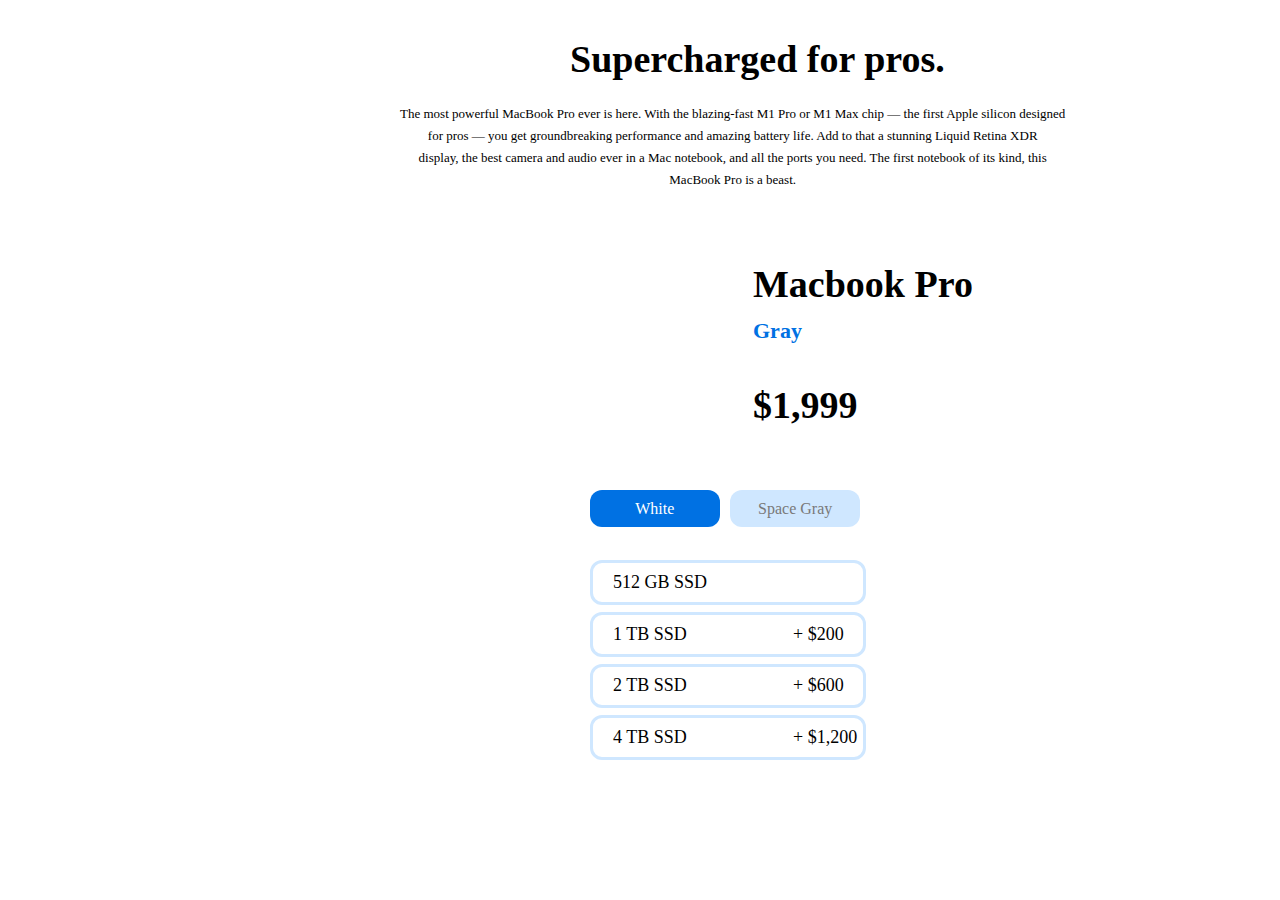
==== own/index.html @ 629b9ce1 "macbook" ====
<html lang="en">
<head>
    <meta charset="UTF-8">
    <meta name="viewport" content="width=device-width, initial-scale=1.0">
    <title>Document</title>
    <link rel="stylesheet" href="style.css">
   
</head>
<body>

    <div class="cont">

        <span class="title">Supercharged for pros.</span>
        
        <span class="txt">The most powerful MacBook Pro ever is here. With the blazing-fast M1 Pro or M1 Max chip — the first Apple silicon designed <br> for pros — you get groundbreaking performance and amazing battery life. Add to that a stunning Liquid Retina XDR <br> display, the best camera and audio ever in a Mac notebook, and all the ports you need. The first notebook of its kind, this <br> MacBook Pro is a beast.</span>

        <div class="box">
            <div class="laptop"></div>
            <div class="title_lap">

                <span class="name">Macbook Pro</span>
                <span class="color_txt">Gray</span>
                <span class="prise">$1,999</span>

            </div>
        </div>

        <div class="color_btns">

            <div class="gray_btn" id="white">White</div>
            <div class="white_btn" id="gray">Space Gray</div>

        </div>

        <div class="box_memory">

            <div class="memory_btn"><span class="memory_txt">512 GB SSD</span></div>
            <div class="memory_btn"><span class="memory_txt">1 TB SSD</span> <span class="cost_txt">+ $200</span></div>
            <div class="memory_btn"><span class="memory_txt">2 TB SSD</span> <span class="cost_txt">+ $600</span></div>
            <div class="memory_btn"><span class="memory_txt">4 TB SSD</span> <span class="cost_txt">+ $1,200</span></div>
           
        </div>

    </div>
    

    <script src="script.js"></script>
</body>
</html>
---- own/style.css ----
* {
    padding: 0;
    margin: 0;
}

.cont {
    margin: 0 auto;
   
   
}


.title {

    font-family: Gilroy;
    font-size: 38px;
    font-weight: 700;
    line-height: 59px;
    letter-spacing: 0em;
    text-align: center;
    position: absolute;
    left: 570px;
    top: 30px;

}

.txt {

    font-family: Gilroy;
    font-size: 13px;
    font-weight: 500;
    line-height: 22px;
    letter-spacing: 0em;
    text-align: center;
    position: absolute;
    left: 400px;
    top: 103px;

}

.box {

    width: 630px;
    height: 220px;
    position: relative;
    top: 230px;
    left: 450px;

}

.laptop {

    background-image: url('https://s3-alpha-sig.figma.com/img/9581/edda/696f087203dbc41896f9d180cf9d0435?Expires=1710720000&Key-Pair-Id=APKAQ4GOSFWCVNEHN3O4&Signature=bh1b~[base64]~ZaLWAiLFkUOOUwP6pYqz9Nt79Cv-aDj-w__');
    background-size: cover;
    background-position: center;
    position: absolute;
    left: 0;
    width: 262px;
    height: 100%;
    transition: 1s;

}

.title_lap {

    width: 292px;
    height: 196px;
    position: absolute;
    right: 35px;
    top: 25px;
   
    display: flex;
    flex-direction: column;

}

.name {

    font-family: Gilroy;
    font-size: 38px;
    font-weight: 700;
    line-height: 59px;
    letter-spacing: 0em;
    text-align: left;

}

.color_txt {

    font-family: Gilroy;
    font-size: 22px;
    font-weight: 700;
    line-height: 30px;
    letter-spacing: 0em;
    text-align: left;
    color:  #0071E3;
    margin-top: 2px;
    transition: 0.8s;

}

.prise {

    font-family: Gilroy;
    font-size: 38px;
    font-weight: 700;
    line-height: 59px;
    letter-spacing: 0em;
    text-align: left;
    margin-top: 30px;
    

}

.color_btns {

    width: 270px;
    height: 37px;
    position: absolute;
    top: 490px;
    left: 590px;
    border-radius: 10px;
    background-color: transparent;
    display: flex;
    gap: 4%;

}

.gray_btn {

    width: 48%;
    height: 100%;
    background-color:  #0071E3;
    border-radius: 12px;
    font-size: 16px;
    display: flex;
    align-items: center;
    justify-content: center;
    color: white;
    cursor: pointer;
    transition: 0.3s;
}

.white_btn {

    width: 48%;
    height: 100%;
    background-color: #CFE7FF;
    border-radius: 12px;
    font-size: 16px;
    display: flex;
    align-items: center;
    justify-content: center;
    color: #797979;
    cursor: default;
    transition: 0.3s;
    
    
}

.box_memory {

    width: 270px;
    height: 200px;
    position: absolute;
    left: 590px;
    top: 560px;
    display: flex;
    flex-direction: column;
    gap: 7px;
}

.memory_btn {

    width: 100%;
    height: 42px;
    border: 3px solid #CFE7FF;
    border-radius: 12px;
    position: relative;
    display: flex;
    align-items: center;
    cursor: pointer;
    transition: 0.3s;
    
}

.memory_txt {

    font-size: 18px;
    color: black;
    font-weight: 500;
    position: absolute;
    left: 20px;
}

.cost_txt {

    font-size: 18px;
    color: black;
    font-weight: 500;
    position: absolute;
    left: 200px;

}
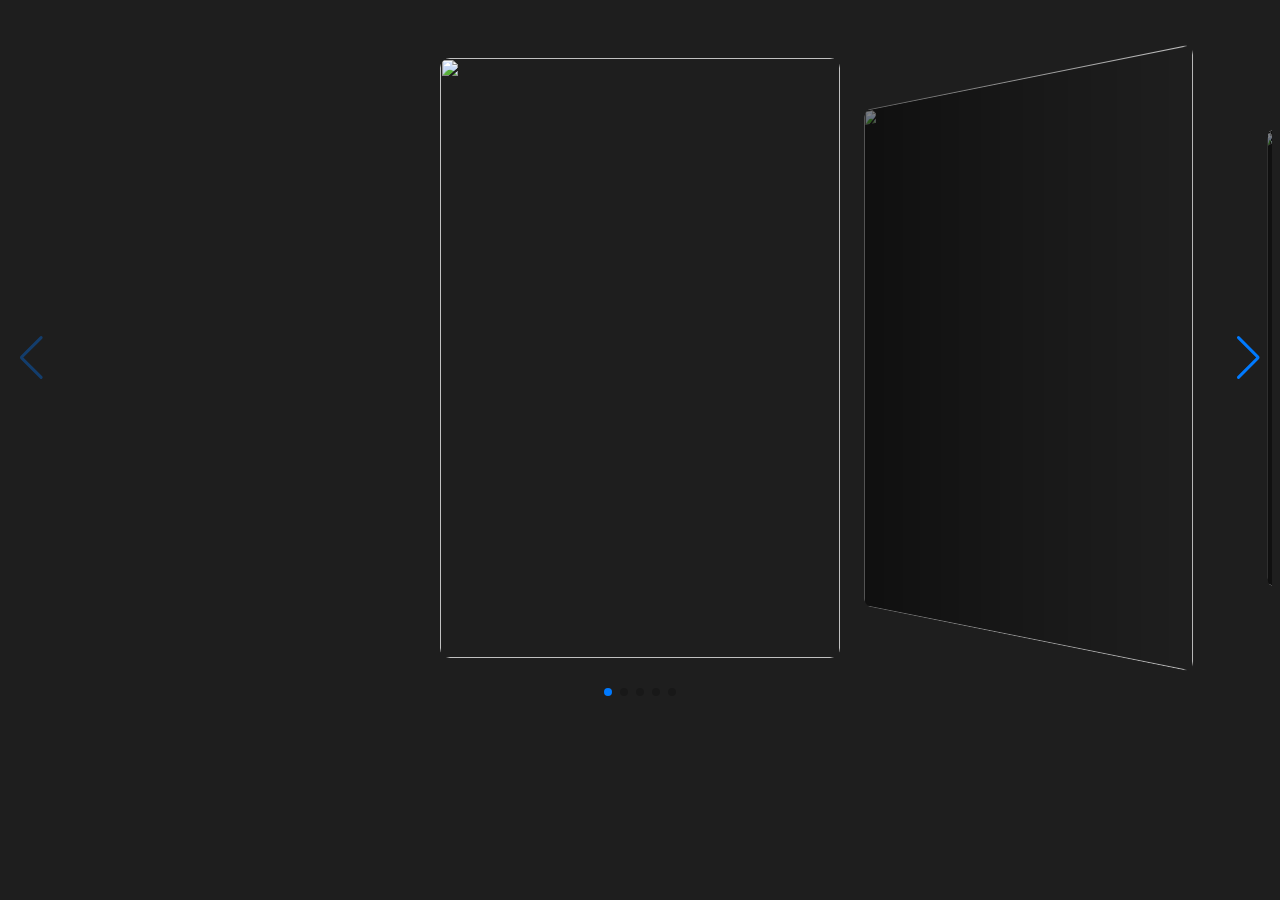
==== commit 56b0f90a: "half" ====
--- a/own/index.html
+++ b/own/index.html
@@ -1,49 +1,50 @@
+<!DOCTYPE html>
 <html lang="en">
+
 <head>
-    <meta charset="UTF-8">
-    <meta name="viewport" content="width=device-width, initial-scale=1.0">
-    <title>Document</title>
-    <link rel="stylesheet" href="style.css">
-   
+  <meta charset="utf-8" />
+  <title>Swiper demo</title>
+  <meta name="viewport" content="width=device-width, initial-scale=1, minimum-scale=1, maximum-scale=1" />
+  
+  <link rel="stylesheet" href="https://cdn.jsdelivr.net/npm/swiper@11/swiper-bundle.min.css" />
+
+  <link rel="stylesheet" href="style.css">
+  
 </head>
+
 <body>
 
-    <div class="cont">
+  <div class="swiper mySwiper">
+    <div class="swiper-wrapper">
 
-        <span class="title">Supercharged for pros.</span>
-        
-        <span class="txt">The most powerful MacBook Pro ever is here. With the blazing-fast M1 Pro or M1 Max chip — the first Apple silicon designed <br> for pros — you get groundbreaking performance and amazing battery life. Add to that a stunning Liquid Retina XDR <br> display, the best camera and audio ever in a Mac notebook, and all the ports you need. The first notebook of its kind, this <br> MacBook Pro is a beast.</span>
-
-        <div class="box">
-            <div class="laptop"></div>
-            <div class="title_lap">
-
-                <span class="name">Macbook Pro</span>
-                <span class="color_txt">Gray</span>
-                <span class="prise">$1,999</span>
-
-            </div>
-        </div>
-
-        <div class="color_btns">
-
-            <div class="gray_btn" id="white">White</div>
-            <div class="white_btn" id="gray">Space Gray</div>
-
-        </div>
-
-        <div class="box_memory">
-
-            <div class="memory_btn"><span class="memory_txt">512 GB SSD</span></div>
-            <div class="memory_btn"><span class="memory_txt">1 TB SSD</span> <span class="cost_txt">+ $200</span></div>
-            <div class="memory_btn"><span class="memory_txt">2 TB SSD</span> <span class="cost_txt">+ $600</span></div>
-            <div class="memory_btn"><span class="memory_txt">4 TB SSD</span> <span class="cost_txt">+ $1,200</span></div>
-           
-        </div>
+      <div class="swiper-slide">
+        <img src="https://i.pinimg.com/originals/09/1d/dd/091ddd50db72e35c2f4c4f80a4eb048c.jpg" />
+      </div>
+      <div class="swiper-slide">
+        <img src="https://celes.club/uploads/posts/2022-10/1666973905_8-celes-club-p-itachi-na-stolbe-art-vkontakte-9.jpg" />
+      </div>
+      <div class="swiper-slide">
+        <img src="https://avatars.dzeninfra.ru/get-zen_doc/1704699/pub_5dbfd70bba281e00b10216c3_5dbfe1b3bd639600b36640e8/scale_1200" />
+      </div>
+      <div class="swiper-slide">
+        <img src="https://w0.peakpx.com/wallpaper/268/966/HD-wallpaper-anime-naruto-phone-obito-uchiha-madara-uchiha-sage-of-six-paths.jpg" />
+      </div>
+      <div class="swiper-slide">
+        <img src="https://sun9-6.userapi.com/impg/uBLSqItE9v09JaYAIlr6HdVLC4gD-rtqzpBKkg/RivFuqWmYmU.jpg?size=675x1200&quality=96&sign=1a9334deb966a3a1f7067d661bf3cc60&c_uniq_tag=J2j8XK0MZFJB-BLZ9Fg_9ATwy8anx-WXFa0hsdTvrB8&type=album" />
+      </div>
 
     </div>
-    
+    <div class="swiper-button-next"></div>
+    <div class="swiper-button-prev"></div>
+    <div class="swiper-pagination"></div>
+  </div>
 
-    <script src="script.js"></script>
+  
+  <script src="https://cdn.jsdelivr.net/npm/swiper@11/swiper-bundle.min.js"></script>
+
+  <script src="script.js"></script>
+
+  
 </body>
-</html>+
+</html>
--- a/own/style.css
+++ b/own/style.css
@@ -1,204 +1,25 @@
-* {
-    padding: 0;
-    margin: 0;
+.swiper {
+    width: 100%;
+    padding-top: 50px;
+    padding-bottom: 50px;
 }
 
-.cont {
-    margin: 0 auto;
-   
-   
+.swiper-slide {
+    background-position: center;
+    background-size: cover;
+    width: 400px;
+    height: 600px;
+    border-radius: 10px;
+    overflow: hidden;
 }
 
 
-.title {
-
-    font-family: Gilroy;
-    font-size: 38px;
-    font-weight: 700;
-    line-height: 59px;
-    letter-spacing: 0em;
-    text-align: center;
-    position: absolute;
-    left: 570px;
-    top: 30px;
-
+.swiper-slide img {
+    display: block;
+    width: 100%;
+    height: 100%;
 }
 
-.txt {
-
-    font-family: Gilroy;
-    font-size: 13px;
-    font-weight: 500;
-    line-height: 22px;
-    letter-spacing: 0em;
-    text-align: center;
-    position: absolute;
-    left: 400px;
-    top: 103px;
-
-}
-
-.box {
-
-    width: 630px;
-    height: 220px;
-    position: relative;
-    top: 230px;
-    left: 450px;
-
-}
-
-.laptop {
-
-    background-image: url('https://s3-alpha-sig.figma.com/img/9581/edda/696f087203dbc41896f9d180cf9d0435?Expires=1710720000&Key-Pair-Id=APKAQ4GOSFWCVNEHN3O4&Signature=bh1b~[base64]~ZaLWAiLFkUOOUwP6pYqz9Nt79Cv-aDj-w__');
-    background-size: cover;
-    background-position: center;
-    position: absolute;
-    left: 0;
-    width: 262px;
-    height: 100%;
-    transition: 1s;
-
-}
-
-.title_lap {
-
-    width: 292px;
-    height: 196px;
-    position: absolute;
-    right: 35px;
-    top: 25px;
-   
-    display: flex;
-    flex-direction: column;
-
-}
-
-.name {
-
-    font-family: Gilroy;
-    font-size: 38px;
-    font-weight: 700;
-    line-height: 59px;
-    letter-spacing: 0em;
-    text-align: left;
-
-}
-
-.color_txt {
-
-    font-family: Gilroy;
-    font-size: 22px;
-    font-weight: 700;
-    line-height: 30px;
-    letter-spacing: 0em;
-    text-align: left;
-    color:  #0071E3;
-    margin-top: 2px;
-    transition: 0.8s;
-
-}
-
-.prise {
-
-    font-family: Gilroy;
-    font-size: 38px;
-    font-weight: 700;
-    line-height: 59px;
-    letter-spacing: 0em;
-    text-align: left;
-    margin-top: 30px;
-    
-
-}
-
-.color_btns {
-
-    width: 270px;
-    height: 37px;
-    position: absolute;
-    top: 490px;
-    left: 590px;
-    border-radius: 10px;
-    background-color: transparent;
-    display: flex;
-    gap: 4%;
-
-}
-
-.gray_btn {
-
-    width: 48%;
-    height: 100%;
-    background-color:  #0071E3;
-    border-radius: 12px;
-    font-size: 16px;
-    display: flex;
-    align-items: center;
-    justify-content: center;
-    color: white;
-    cursor: pointer;
-    transition: 0.3s;
-}
-
-.white_btn {
-
-    width: 48%;
-    height: 100%;
-    background-color: #CFE7FF;
-    border-radius: 12px;
-    font-size: 16px;
-    display: flex;
-    align-items: center;
-    justify-content: center;
-    color: #797979;
-    cursor: default;
-    transition: 0.3s;
-    
-    
-}
-
-.box_memory {
-
-    width: 270px;
-    height: 200px;
-    position: absolute;
-    left: 590px;
-    top: 560px;
-    display: flex;
-    flex-direction: column;
-    gap: 7px;
-}
-
-.memory_btn {
-
-    width: 100%;
-    height: 42px;
-    border: 3px solid #CFE7FF;
-    border-radius: 12px;
-    position: relative;
-    display: flex;
-    align-items: center;
-    cursor: pointer;
-    transition: 0.3s;
-    
-}
-
-.memory_txt {
-
-    font-size: 18px;
-    color: black;
-    font-weight: 500;
-    position: absolute;
-    left: 20px;
-}
-
-.cost_txt {
-
-    font-size: 18px;
-    color: black;
-    font-weight: 500;
-    position: absolute;
-    left: 200px;
-
+body {
+    background-color: rgb(30, 30, 30);
 }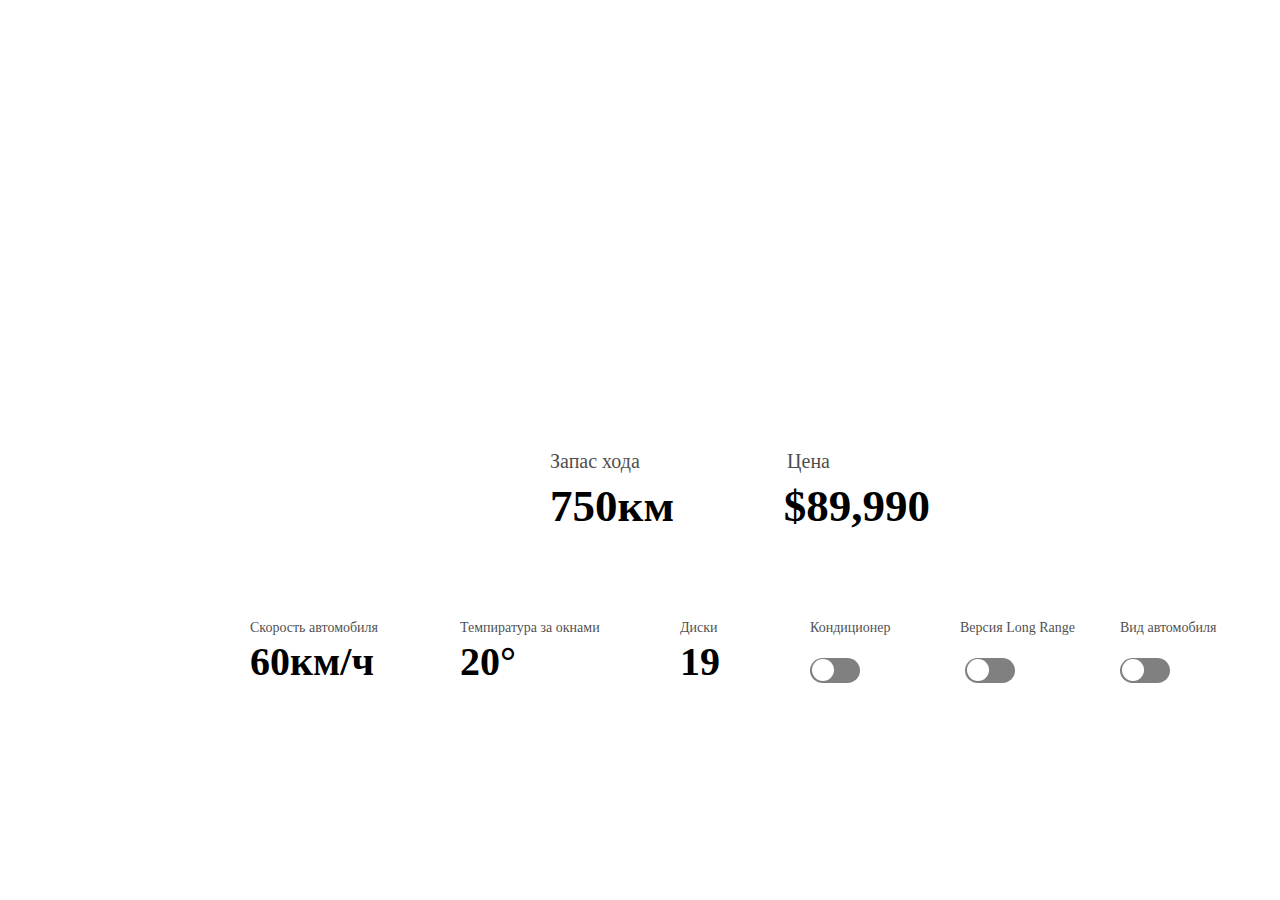
==== commit 512df209: "80%" ====
--- a/own/index.html
+++ b/own/index.html
@@ -1,50 +1,114 @@
-<!DOCTYPE html>
 <html lang="en">
-
 <head>
-  <meta charset="utf-8" />
-  <title>Swiper demo</title>
-  <meta name="viewport" content="width=device-width, initial-scale=1, minimum-scale=1, maximum-scale=1" />
-  
-  <link rel="stylesheet" href="https://cdn.jsdelivr.net/npm/swiper@11/swiper-bundle.min.css" />
-
-  <link rel="stylesheet" href="style.css">
-  
+    <meta charset="UTF-8">
+    <meta name="viewport" content="width=device-width, initial-scale=1.0">
+    <title>Document</title>
+    <link rel="stylesheet" href="style.css">
 </head>
-
 <body>
 
-  <div class="swiper mySwiper">
-    <div class="swiper-wrapper">
+    <div class="cont">
 
-      <div class="swiper-slide">
-        <img src="https://i.pinimg.com/originals/09/1d/dd/091ddd50db72e35c2f4c4f80a4eb048c.jpg" />
-      </div>
-      <div class="swiper-slide">
-        <img src="https://celes.club/uploads/posts/2022-10/1666973905_8-celes-club-p-itachi-na-stolbe-art-vkontakte-9.jpg" />
-      </div>
-      <div class="swiper-slide">
-        <img src="https://avatars.dzeninfra.ru/get-zen_doc/1704699/pub_5dbfd70bba281e00b10216c3_5dbfe1b3bd639600b36640e8/scale_1200" />
-      </div>
-      <div class="swiper-slide">
-        <img src="https://w0.peakpx.com/wallpaper/268/966/HD-wallpaper-anime-naruto-phone-obito-uchiha-madara-uchiha-sage-of-six-paths.jpg" />
-      </div>
-      <div class="swiper-slide">
-        <img src="https://sun9-6.userapi.com/impg/uBLSqItE9v09JaYAIlr6HdVLC4gD-rtqzpBKkg/RivFuqWmYmU.jpg?size=675x1200&quality=96&sign=1a9334deb966a3a1f7067d661bf3cc60&c_uniq_tag=J2j8XK0MZFJB-BLZ9Fg_9ATwy8anx-WXFa0hsdTvrB8&type=album" />
-      </div>
+        <div class="imeg">
+
+            <div class="wheel"></div>
+
+            <div class="wheel2"></div>
+
+        </div>
+
+        <div class="result_box">
+
+            <span class="title_speed">Запас хода</span> <span class="title_prise">Цена</span>
+
+            <br>
+
+            <span class="speed">750км</span> <span class="prise">$89,990</span>
+
+        </div>
+
+        <div class="control_box">
+
+            <span class="txt_speed">Скорость автомобиля</span>
+
+            <span class="speed_option">60км/ч</span>
+
+            <div class="btns_tb">
+
+                <div class="btn_top"></div>
+                <div class="btn_bottom"></div>
+
+            </div>
+
+            <span class="txt_tempirature">Темпиратура за окнами</span>
+            <span class="tempirature_option">20°</span>
+
+            <div class="btns_tb2">
+
+                <div class="btn_top"></div>
+                <div class="btn_bottom"></div>
+
+            </div>
+
+            
+            <span class="txt_disks">Диски</span>
+            <span class="disks_option">19</span>
+
+            
+            <div class="btns_tb3">
+
+                <div class="btn_top"></div>
+                <div class="btn_bottom"></div>
+
+            </div>
+
+            <span class="txt_condition">Кондиционер</span>
+
+            <span class="txt_longRange">Версия Long Range</span>
+
+            <span class="txt_view">Вид автомобиля</span>
+
+            <div class="switcher_box">
+
+
+                <div class="switcher" id="switch">
+                    <label for="switch">
+                        
+                        <div class="circle"></div>
+
+                    </label>
+                </div>
+
+
+                <div class="switcher" id="switch2">
+                    <label for="switch2">
+
+                        <div class="circle"></div>
+
+                    </label>
+                </div>
+
+
+                <div class="switcher" id="switch3">
+                    <label for="switch3">
+                        
+                        <div class="circle"></div>
+
+                    </label>
+                </div>
+
+
+            </div>
+
+
+
+            
+        </div>
+
 
     </div>
-    <div class="swiper-button-next"></div>
-    <div class="swiper-button-prev"></div>
-    <div class="swiper-pagination"></div>
-  </div>
+    
 
-  
-  <script src="https://cdn.jsdelivr.net/npm/swiper@11/swiper-bundle.min.js"></script>
-
-  <script src="script.js"></script>
-
-  
+    <script src="script.js"></script>
 </body>
-
-</html>
+</html>--- a/own/style.css
+++ b/own/style.css
@@ -1,25 +1,556 @@
-.swiper {
-    width: 100%;
-    padding-top: 50px;
-    padding-bottom: 50px;
-}
-
-.swiper-slide {
+* {
+    margin: 0;
+    padding: 0;
+}
+
+.cont {
+    margin: 0 auto;
+
+    width: 1440px;
+    height: 750px;
+ 
+    position: relative;
+}
+
+.wheel {
+
+    width: 100px;
+    height: 100px;
+    position: absolute;
+    left: 250px;
+    top: 270px;
+    background-size: cover;
+    background-image: url(https://cdn.teslanorth.com/wp-content/uploads/2020/10/Screen-Shot-2020-10-01-at-8.52.54-AM.png);
+    border-radius: 100%;
     background-position: center;
+    background-size: 110px;
+   
+
+}
+
+.wheel2 {
+
+    width: 100px;
+    height: 100px;
+    position: absolute;
+    left: 636px;
+    top: 270px;
     background-size: cover;
+    background-image: url(https://cdn.teslanorth.com/wp-content/uploads/2020/10/Screen-Shot-2020-10-01-at-8.52.54-AM.png);
+    border-radius: 100%;
+    background-position: center;
+    background-size: 110px;
+
+
+}
+
+@keyframes rotate {
+
+    from {}
+
+    to {
+        
+        transform: rotate(-360deg);
+    }
+}
+
+
+.imeg {
+
+    width: 1000px;
+    height: 400px;
+    position: absolute;
+    left: 250px;
+    top: 0;
+    
+    background-image: url('https://s3-alpha-sig.figma.com/img/8958/268d/078608097d77aa39758fde027f2cdca6?Expires=1710720000&Key-Pair-Id=APKAQ4GOSFWCVNEHN3O4&Signature=bHkrsNMHTQ-dMcYwb2z77VEbAFyFr6WYDYXLgoDaWxyW8iGF~wHw1Yckx~fzk77md60Jttc1k~4EnlhmaDVz31hK03S0LZnNK4CW~d1ccxZeM1lYCBscWBAJgbo7VAurhesK86uUz0~kt3zXn9ykJxGEikNbpF3jFJgV2~q8vcymRV4Q4ifJ3Bgy3kSzVTqafGXxI1QLx0OTDdDwR0vvNdGUYgC5dTfSVGn4HndQLCEu1UgqIIS8CtAx-TKFpvO285ox~xKXX6fwFG2CSCsV85a0RLgWX9CiKmDfWBzTA9WbusHqfukifhZDIonIqEJODObd1e1eoeJ0qEjhnfeb~g__');
+    background-size: cover;
+}
+
+
+
+
+
+.result_box {
+
     width: 400px;
-    height: 600px;
-    border-radius: 10px;
-    overflow: hidden;
-}
-
-
-.swiper-slide img {
-    display: block;
-    width: 100%;
-    height: 100%;
-}
-
-body {
-    background-color: rgb(30, 30, 30);
+    height: 100px;
+    position: relative;
+    left: 550px;
+    top: 450px;
+}
+
+
+.result_box2 {
+
+    width: 400px;
+    height: 100px;
+    position: relative;
+    left: 500px;
+    top: 520px;
+}
+
+.title_speed {
+
+    font-size: 20px;
+    text-align: left;
+    color: black;
+    opacity: 0.7;
+}
+
+
+.title_speed2 {
+
+    font-size: 20px;
+    text-align: left;
+    color: black;
+    opacity: 0.7;
+}
+
+
+
+
+
+.title_prise {
+
+    font-size: 20px;
+    color: black;
+    opacity: 0.7;
+    position: absolute;
+    right: 120px;
+}
+
+
+.title_prise2 {
+
+    font-size: 20px;
+    color: black;
+    opacity: 0.7;
+    position: absolute;
+    right: 120px;
+}
+
+.speed {
+
+    font-size: 45px;
+    color: black;
+    font-weight: 700;
+    position: absolute;
+    top: 30px;
+    
+}
+
+
+.speed2 {
+
+    font-size: 40px;
+    color: black;
+    font-weight: 700;
+    position: absolute;
+    top: 30px;
+    
+}
+
+.prise {
+
+    font-size: 45px;
+    color: black;
+    font-weight: 700;
+    position: absolute;
+    top: 30px;
+    right: 20;
+    
+}
+
+.prise2 {
+
+    font-size: 40px;
+    color: black;
+    font-weight: 700;
+    position: absolute;
+    top: 30px;
+    right: 40px;
+    
+}
+
+.control_box {
+
+    width: 1000px;
+    height: 80px;
+    
+    position: absolute;
+    bottom: 50px;
+    left: 250px;
+    display: flex;
+    gap: 1%;
+   
+}
+
+.txt_speed {
+
+    font-size: 14px;
+    position: absolute;
+    left: 0;
+    top: 0;
+    opacity: 0.7;
+}
+
+
+.txt_tempirature {
+
+    font-size: 14px;
+    position: absolute;
+    left: 210px;
+    top: 0;
+    opacity: 0.7;
+}
+
+
+.txt_disks {
+
+    font-size: 14px;
+    position: absolute;
+    left: 430px;
+    top: 0;
+    opacity: 0.7;
+}
+
+.txt_condition {
+
+    font-size: 14px;
+    position: absolute;
+    left: 560px;
+    top: 0;
+    opacity: 0.7;
+}
+
+.txt_longRange {
+
+    font-size: 14px;
+    position: absolute;
+    left: 710px;
+    top: 0;
+    opacity: 0.7;
+}
+
+.txt_view {
+
+    font-size: 14px;
+    position: absolute;
+    left: 870px;
+    top: 0;
+    opacity: 0.7;
+}
+
+
+.txt_view2 {
+
+    font-size: 17px;
+    position: absolute;
+    left: 730px;
+    top: 630px;
+    opacity: 0.7;
+}
+
+.speed_option {
+    font-size: 40px;
+    color: black;
+    font-weight: 700;
+    position: absolute;
+    left: 0;
+    bottom: 15;
+}
+
+
+.tempirature_option {
+    
+    font-size: 40px;
+    color: black;
+    font-weight: 700;
+    position: absolute;
+    left: 210;
+    bottom: 15;
+}
+
+
+.disks_option {
+    font-size: 40px;
+    color: black;
+    font-weight: 700;
+    position: absolute;
+    left: 430px;
+    bottom: 15;
+}
+
+.btns_tb {
+
+    width: 30px;
+    height: 80%;
+  
+    position: absolute;
+    left: 140px;
+    bottom: 0;
+    display: flex;
+    flex-direction: column;
+    gap: 8px;
+   
+   
+}
+
+
+.btns_tb2 {
+
+    width: 30px;
+    height: 80%;
+  
+    position: absolute;
+    left: 360px;
+    bottom: 0;
+    display: flex;
+    flex-direction: column;
+    gap: 8px;
+  
+   
+}
+
+
+.btns_tb3 {
+
+    width: 30px;
+    height: 80%;
+  
+    position: absolute;
+    left: 490px;
+    bottom: 0;
+    display: flex;
+    flex-direction: column;
+    gap: 8px;
+   
+}
+
+.btn_top {
+
+    width: 20px;
+    height: 20px;
+    background-position: center;
+    cursor: pointer;
+    background-size: cover;
+    background-image: url('https://s3-alpha-sig.figma.com/img/fb7c/5894/72b0891663fd6e049abb7353169a29f0?Expires=1710720000&Key-Pair-Id=APKAQ4GOSFWCVNEHN3O4&Signature=njiBY2e2rFor43V83TcnCcgAbqcYVNIZGc6vDXQVkKHdZHxcK9heCPse304Anq6lqJ7D7JtJuu6e~59aJydW3~3hRBvjbnzdbPA9mt1HQItH15oGMffq5jsHgIGwE9gXBYgVaTJkMeznBnlCUat2rZyTvOXjruHZLXgvzCpnbIT3PMfWKGsyp2rfpK53Us3AkbMljjJ1p0Xya1k2Q~Sx7~XrOSdWvgWi6eOc3tqWqLhZt~lIDR-dWlZKPvNY3Fw56lKaNy1NxoTlmEphNr0Q3Z5yRyW8NbToxCQQTPo3JJVGdmw6t6mJx15OWCfAiQ7F5c15VI-q9t3fI-vBro36pA__');
+}
+
+.btn_bottom {
+
+    width: 20px;
+    height: 20px;
+    background-position: center;
+    cursor: pointer;
+    transform: rotate(180deg);
+    background-size: cover;
+    background-image: url('https://s3-alpha-sig.figma.com/img/fb7c/5894/72b0891663fd6e049abb7353169a29f0?Expires=1710720000&Key-Pair-Id=APKAQ4GOSFWCVNEHN3O4&Signature=njiBY2e2rFor43V83TcnCcgAbqcYVNIZGc6vDXQVkKHdZHxcK9heCPse304Anq6lqJ7D7JtJuu6e~59aJydW3~3hRBvjbnzdbPA9mt1HQItH15oGMffq5jsHgIGwE9gXBYgVaTJkMeznBnlCUat2rZyTvOXjruHZLXgvzCpnbIT3PMfWKGsyp2rfpK53Us3AkbMljjJ1p0Xya1k2Q~Sx7~XrOSdWvgWi6eOc3tqWqLhZt~lIDR-dWlZKPvNY3Fw56lKaNy1NxoTlmEphNr0Q3Z5yRyW8NbToxCQQTPo3JJVGdmw6t6mJx15OWCfAiQ7F5c15VI-q9t3fI-vBro36pA__');
+}
+
+.switcher_box {
+
+    width: 360px;
+    height: 40px;
+    
+    position: absolute;
+    right: 80px;
+    bottom: 10px;
+    display: flex;
+    align-items: center;
+    justify-content: space-between;
+    
+    
+  
+}
+
+.switcher {
+
+    width: 50px;
+    height: 25px;
+    background-color: gray;
+    border-radius: 20px;
+    display: flex;
+    align-items: center;
+    cursor: pointer;
+   
+}
+
+
+.switcher2 {
+
+    width: 50px;
+    height: 25px;
+    background-color: gray;
+    border-radius: 20px;
+    display: flex;
+    align-items: center;
+    cursor: pointer;
+    position: absolute;
+    left: 730px;
+    top: 670px;
+   
+}
+
+.circle {
+
+    height: 22px;
+    width: 22px;
+    border-radius: 50%;
+    background-color: white;
+    margin-left: 2px;
+    cursor: pointer;
+    
+}
+
+
+.circle2 {
+
+    height: 22px;
+    width: 22px;
+    border-radius: 50%;
+    background-color: white;
+    margin-left: 2px;
+    cursor: pointer;
+    
+}
+
+
+
+.circle_right {
+
+    height: 22px;
+    width: 22px;
+    border-radius: 50%;
+    margin-left: 24px;
+    cursor: pointer;
+    
+}
+
+.switcher_change {
+
+    background-color: rgb(0, 38, 255);
+}
+
+.clas {
+    background-color: rgb(0, 38, 255);
+}
+
+
+/* next page */
+
+
+.img_box {
+
+    width: 1000px;
+    height: 500px;
+    background-color: red;
+    position: absolute;
+    left: 230px;
+    top: 0;
+
+    background-size: cover;
+
+    background-image: url('https://s3-alpha-sig.figma.com/img/610f/08df/e7ae32b8b92cdace6a4fe298fc3d6db9?Expires=1711324800&Key-Pair-Id=APKAQ4GOSFWCVNEHN3O4&Signature=cBlJAk0xH5CdM0FaUDlfADuIxFA4saGxe1FIXgdYbNzmGk9Vp7VS5Fvr1SXL3ipeKr-U0VfhegmNzYFSk1WCMFnLNFTf7IsfBA4eod4OM~GK~oxma~NusvUXrfnOgdEiGwrpwbSB2NNKpDvsm9nNl8s-~mtG27mY54UxJej4h2aU3HqzVJLYBJ1I8A-XFHveBQ-AbDSJgrAezGzlmLcA1~IlWxRa1kJH4kFQUQ9UtiXHAxDX2arLVCkZB5suAEXwpDAgTYBMqeRRCZdV4jQRDZzWB6YZ8QVWa5mR-hrz-JvYOv-j6XyCU4hEBcnQAmAvaeGb7wmrvB~5ZEVkzEIx1g__');
+}
+
+
+.colors {
+
+    width: 150px;
+    height: 40px;
+    position: relative;
+    left: 500px;
+    top: 550px;
+   
+
+    display: flex;
+    justify-content: space-around;
+}
+
+.black {
+
+    width: 40px;
+    height: 40px;
+    background-color: black;
+    border-radius: 50%;
+    cursor: pointer;
+
+ 
+}
+
+.white {
+
+    width: 40px;
+    height: 40px;
+    background-color: rgb(240, 240, 240);
+    border-radius: 50%;
+    cursor: pointer;
+
+  
+
+
+ 
+
+}
+
+.dontKnow {
+
+    width: 40px;
+    height: 40px;
+    background-color: antiquewhite;
+    border-radius: 50%;
+    cursor: pointer;
+
+    
+
+}
+
+@keyframes change {
+
+    from {
+
+        background-image: url(    'https://s3-alpha-sig.figma.com/img/40b7/8e81/7db0de2688c72eb1c07316211b2d7764?Expires=1711324800&Key-Pair-Id=APKAQ4GOSFWCVNEHN3O4&Signature=YPsMJdCh4f-ambfw5iXUiTWszyfC12pZjTJhFRHg~EnEBwPkmeE~XpjgNZNS1Dr4xB8Q5qwfaGQzE3eZq5g19A7ao6-dgB6AOMJzkhClwvshsr0gHcvVt~4I1lNJiB7oXeabRi~FGe79YLULzkIrDdiexA76~UzH8wEtltQCG2aNTPjXGDR1raZZxCwNF8UR-xrCCyi4W-PuyMqUz2bOHWebXRn1ejKYTvsHXLK9QRzjR-PQ8SVvu6rYXFEalQZdknqCkYkNZwaJXId2FJNMdMCnNIvfbddDH4PbxLM49tkV~SKmgxA0OUB3OItIb~hbpmrSmDZ5W1HY~U6V0864Cw__');
+
+        
+    }
+
+    to {
+
+        background-image: url(    'https://s3-alpha-sig.figma.com/img/610f/08df/e7ae32b8b92cdace6a4fe298fc3d6db9?Expires=1711324800&Key-Pair-Id=APKAQ4GOSFWCVNEHN3O4&Signature=cBlJAk0xH5CdM0FaUDlfADuIxFA4saGxe1FIXgdYbNzmGk9Vp7VS5Fvr1SXL3ipeKr-U0VfhegmNzYFSk1WCMFnLNFTf7IsfBA4eod4OM~GK~oxma~NusvUXrfnOgdEiGwrpwbSB2NNKpDvsm9nNl8s-~mtG27mY54UxJej4h2aU3HqzVJLYBJ1I8A-XFHveBQ-AbDSJgrAezGzlmLcA1~IlWxRa1kJH4kFQUQ9UtiXHAxDX2arLVCkZB5suAEXwpDAgTYBMqeRRCZdV4jQRDZzWB6YZ8QVWa5mR-hrz-JvYOv-j6XyCU4hEBcnQAmAvaeGb7wmrvB~5ZEVkzEIx1g__' )
+    }
+
+}
+
+@keyframes change2 {
+    
+    from {
+
+        background-image: url(    'https://s3-alpha-sig.figma.com/img/610f/08df/e7ae32b8b92cdace6a4fe298fc3d6db9?Expires=1711324800&Key-Pair-Id=APKAQ4GOSFWCVNEHN3O4&Signature=cBlJAk0xH5CdM0FaUDlfADuIxFA4saGxe1FIXgdYbNzmGk9Vp7VS5Fvr1SXL3ipeKr-U0VfhegmNzYFSk1WCMFnLNFTf7IsfBA4eod4OM~GK~oxma~NusvUXrfnOgdEiGwrpwbSB2NNKpDvsm9nNl8s-~mtG27mY54UxJej4h2aU3HqzVJLYBJ1I8A-XFHveBQ-AbDSJgrAezGzlmLcA1~IlWxRa1kJH4kFQUQ9UtiXHAxDX2arLVCkZB5suAEXwpDAgTYBMqeRRCZdV4jQRDZzWB6YZ8QVWa5mR-hrz-JvYOv-j6XyCU4hEBcnQAmAvaeGb7wmrvB~5ZEVkzEIx1g__' )
+
+
+    }
+    
+    to {
+
+        background-image: url(    'https://s3-alpha-sig.figma.com/img/f565/3255/8446207488023d149f672e5e3fa327ce?Expires=1711324800&Key-Pair-Id=APKAQ4GOSFWCVNEHN3O4&Signature=LCN~AdCX~fnjzMsJPl5yTAQQM0s5LQvYxuW~5uxChkTLDSA1ZN-AmQBaEc63Llbqub2LjkLQ1lyVszhR-Oice5yAPMSW5XR2yBtzTuIV5V--a7Wiceg10zUvE1WIEbScD7rmyA0ey-f2OE24ExoFdwwHWfUIUp0PlSLSnZLmXHEfXREOOIDhwVykXj~2Hh10GpJN4FtmRn0oszxgU03f~bwYdXXUX8NgVr63cXX1wFjhK2TM66agckAaOWBKNLwH-9~h4wxn8MxKJlt4H4mztWGzX7otnu7BLYOjm7iMZYgca05YptrKs0WP1HYJbXpcCExFXtDqu7yRe7iIXd0PUg__');
+    }
+}
+
+
+@keyframes change3 {
+
+    from {
+
+        background-image: url(    'https://s3-alpha-sig.figma.com/img/f565/3255/8446207488023d149f672e5e3fa327ce?Expires=1711324800&Key-Pair-Id=APKAQ4GOSFWCVNEHN3O4&Signature=LCN~AdCX~fnjzMsJPl5yTAQQM0s5LQvYxuW~5uxChkTLDSA1ZN-AmQBaEc63Llbqub2LjkLQ1lyVszhR-Oice5yAPMSW5XR2yBtzTuIV5V--a7Wiceg10zUvE1WIEbScD7rmyA0ey-f2OE24ExoFdwwHWfUIUp0PlSLSnZLmXHEfXREOOIDhwVykXj~2Hh10GpJN4FtmRn0oszxgU03f~bwYdXXUX8NgVr63cXX1wFjhK2TM66agckAaOWBKNLwH-9~h4wxn8MxKJlt4H4mztWGzX7otnu7BLYOjm7iMZYgca05YptrKs0WP1HYJbXpcCExFXtDqu7yRe7iIXd0PUg__');
+
+
+
+    }
+   
+    to {
+
+        background-image: url(    'https://s3-alpha-sig.figma.com/img/40b7/8e81/7db0de2688c72eb1c07316211b2d7764?Expires=1711324800&Key-Pair-Id=APKAQ4GOSFWCVNEHN3O4&Signature=YPsMJdCh4f-ambfw5iXUiTWszyfC12pZjTJhFRHg~EnEBwPkmeE~XpjgNZNS1Dr4xB8Q5qwfaGQzE3eZq5g19A7ao6-dgB6AOMJzkhClwvshsr0gHcvVt~4I1lNJiB7oXeabRi~FGe79YLULzkIrDdiexA76~UzH8wEtltQCG2aNTPjXGDR1raZZxCwNF8UR-xrCCyi4W-PuyMqUz2bOHWebXRn1ejKYTvsHXLK9QRzjR-PQ8SVvu6rYXFEalQZdknqCkYkNZwaJXId2FJNMdMCnNIvfbddDH4PbxLM49tkV~SKmgxA0OUB3OItIb~hbpmrSmDZ5W1HY~U6V0864Cw__');
+    }
 }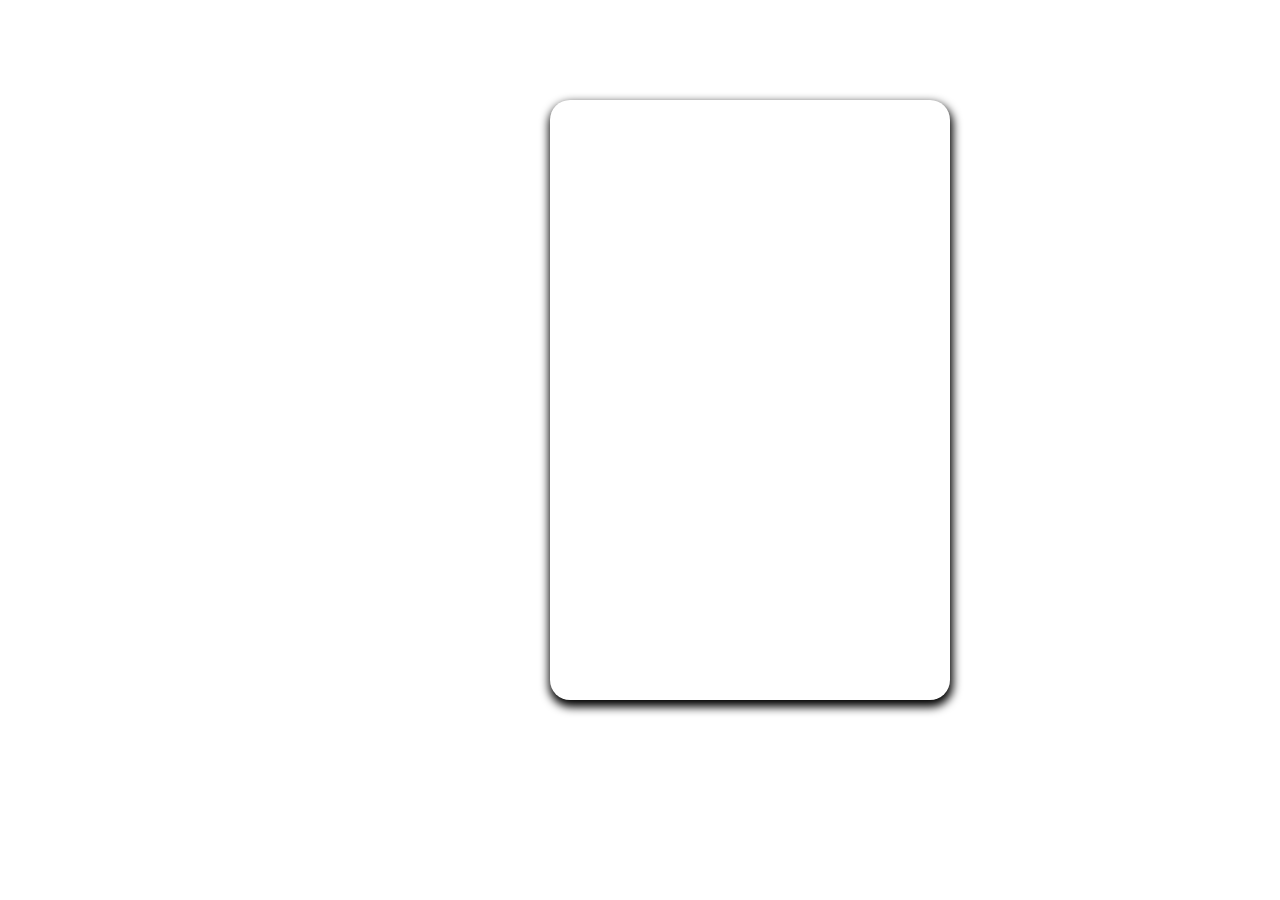
==== commit 70972df5: "Hi" ====
--- a/own/index.html
+++ b/own/index.html
@@ -1,114 +1,38 @@
 <html lang="en">
 <head>
-    <meta charset="UTF-8">
-    <meta name="viewport" content="width=device-width, initial-scale=1.0">
-    <title>Document</title>
-    <link rel="stylesheet" href="style.css">
+	<meta charset="UTF-8">
+	<meta name="viewport" content="width=device-width, initial-scale=1.0">
+	<title>Document</title>
+	<style>
+		@import url('https://fonts.googleapis.com/css2?family=Mochiy+Pop+One&display=swap');
+	</style>
+	<link rel="stylesheet" href="style.css">
+	
 </head>
 <body>
 
-    <div class="cont">
+	<div class="cont">
 
-        <div class="imeg">
+		<div class="box">
 
-            <div class="wheel"></div>
+			<span class="title">Login</span>
+			
+			<form class="form">
+				<input class="email" type="text" name="email">
+				<input class="password" type="text" name="password">
 
-            <div class="wheel2"></div>
+				<div class="check">
+					<div class="mark"></div>
+				</div>
 
-        </div>
-
-        <div class="result_box">
-
-            <span class="title_speed">Запас хода</span> <span class="title_prise">Цена</span>
-
-            <br>
-
-            <span class="speed">750км</span> <span class="prise">$89,990</span>
-
-        </div>
-
-        <div class="control_box">
-
-            <span class="txt_speed">Скорость автомобиля</span>
-
-            <span class="speed_option">60км/ч</span>
-
-            <div class="btns_tb">
-
-                <div class="btn_top"></div>
-                <div class="btn_bottom"></div>
-
-            </div>
-
-            <span class="txt_tempirature">Темпиратура за окнами</span>
-            <span class="tempirature_option">20°</span>
-
-            <div class="btns_tb2">
-
-                <div class="btn_top"></div>
-                <div class="btn_bottom"></div>
-
-            </div>
-
-            
-            <span class="txt_disks">Диски</span>
-            <span class="disks_option">19</span>
-
-            
-            <div class="btns_tb3">
-
-                <div class="btn_top"></div>
-                <div class="btn_bottom"></div>
-
-            </div>
-
-            <span class="txt_condition">Кондиционер</span>
-
-            <span class="txt_longRange">Версия Long Range</span>
-
-            <span class="txt_view">Вид автомобиля</span>
-
-            <div class="switcher_box">
+				<span class="txt">Accept all privacy rules</span>
+				<button class="but">Sign in</button>
+			</form>
+		</div>
 
 
-                <div class="switcher" id="switch">
-                    <label for="switch">
-                        
-                        <div class="circle"></div>
+	</div>
 
-                    </label>
-                </div>
-
-
-                <div class="switcher" id="switch2">
-                    <label for="switch2">
-
-                        <div class="circle"></div>
-
-                    </label>
-                </div>
-
-
-                <div class="switcher" id="switch3">
-                    <label for="switch3">
-                        
-                        <div class="circle"></div>
-
-                    </label>
-                </div>
-
-
-            </div>
-
-
-
-            
-        </div>
-
-
-    </div>
-    
-
-    <script src="script.js"></script>
+	<script src="script.js"></script>
 </body>
 </html>--- a/own/style.css
+++ b/own/style.css
@@ -1,556 +1,226 @@
 * {
-    margin: 0;
-    padding: 0;
-}
+  margin: 0;
+  padding: 0;
+}
+
 
 .cont {
-    margin: 0 auto;
-
-    width: 1440px;
-    height: 750px;
- 
-    position: relative;
-}
-
-.wheel {
-
-    width: 100px;
-    height: 100px;
-    position: absolute;
-    left: 250px;
-    top: 270px;
-    background-size: cover;
-    background-image: url(https://cdn.teslanorth.com/wp-content/uploads/2020/10/Screen-Shot-2020-10-01-at-8.52.54-AM.png);
-    border-radius: 100%;
-    background-position: center;
-    background-size: 110px;
-   
-
-}
-
-.wheel2 {
-
-    width: 100px;
-    height: 100px;
-    position: absolute;
-    left: 636px;
-    top: 270px;
-    background-size: cover;
-    background-image: url(https://cdn.teslanorth.com/wp-content/uploads/2020/10/Screen-Shot-2020-10-01-at-8.52.54-AM.png);
-    border-radius: 100%;
-    background-position: center;
-    background-size: 110px;
-
-
-}
-
-@keyframes rotate {
-
-    from {}
-
-    to {
-        
-        transform: rotate(-360deg);
-    }
-}
-
-
-.imeg {
-
-    width: 1000px;
-    height: 400px;
-    position: absolute;
-    left: 250px;
-    top: 0;
-    
-    background-image: url('https://s3-alpha-sig.figma.com/img/8958/268d/078608097d77aa39758fde027f2cdca6?Expires=1710720000&Key-Pair-Id=APKAQ4GOSFWCVNEHN3O4&Signature=bHkrsNMHTQ-dMcYwb2z77VEbAFyFr6WYDYXLgoDaWxyW8iGF~wHw1Yckx~fzk77md60Jttc1k~4EnlhmaDVz31hK03S0LZnNK4CW~d1ccxZeM1lYCBscWBAJgbo7VAurhesK86uUz0~kt3zXn9ykJxGEikNbpF3jFJgV2~q8vcymRV4Q4ifJ3Bgy3kSzVTqafGXxI1QLx0OTDdDwR0vvNdGUYgC5dTfSVGn4HndQLCEu1UgqIIS8CtAx-TKFpvO285ox~xKXX6fwFG2CSCsV85a0RLgWX9CiKmDfWBzTA9WbusHqfukifhZDIonIqEJODObd1e1eoeJ0qEjhnfeb~g__');
-    background-size: cover;
-}
-
-
-
-
-
-.result_box {
-
-    width: 400px;
-    height: 100px;
-    position: relative;
-    left: 550px;
-    top: 450px;
-}
-
-
-.result_box2 {
-
-    width: 400px;
-    height: 100px;
-    position: relative;
-    left: 500px;
-    top: 520px;
-}
-
-.title_speed {
-
-    font-size: 20px;
-    text-align: left;
-    color: black;
-    opacity: 0.7;
-}
-
-
-.title_speed2 {
-
-    font-size: 20px;
-    text-align: left;
-    color: black;
-    opacity: 0.7;
-}
-
-
-
-
-
-.title_prise {
-
-    font-size: 20px;
-    color: black;
-    opacity: 0.7;
-    position: absolute;
-    right: 120px;
-}
-
-
-.title_prise2 {
-
-    font-size: 20px;
-    color: black;
-    opacity: 0.7;
-    position: absolute;
-    right: 120px;
-}
-
-.speed {
-
-    font-size: 45px;
-    color: black;
-    font-weight: 700;
-    position: absolute;
-    top: 30px;
-    
-}
-
-
-.speed2 {
-
-    font-size: 40px;
-    color: black;
-    font-weight: 700;
-    position: absolute;
-    top: 30px;
-    
-}
-
-.prise {
-
-    font-size: 45px;
-    color: black;
-    font-weight: 700;
-    position: absolute;
-    top: 30px;
-    right: 20;
-    
-}
-
-.prise2 {
-
-    font-size: 40px;
-    color: black;
-    font-weight: 700;
-    position: absolute;
-    top: 30px;
-    right: 40px;
-    
-}
-
-.control_box {
-
-    width: 1000px;
-    height: 80px;
-    
-    position: absolute;
-    bottom: 50px;
-    left: 250px;
-    display: flex;
-    gap: 1%;
-   
-}
-
-.txt_speed {
-
-    font-size: 14px;
-    position: absolute;
-    left: 0;
-    top: 0;
-    opacity: 0.7;
-}
-
-
-.txt_tempirature {
-
-    font-size: 14px;
-    position: absolute;
-    left: 210px;
-    top: 0;
-    opacity: 0.7;
-}
-
-
-.txt_disks {
-
-    font-size: 14px;
-    position: absolute;
-    left: 430px;
-    top: 0;
-    opacity: 0.7;
-}
-
-.txt_condition {
-
-    font-size: 14px;
-    position: absolute;
-    left: 560px;
-    top: 0;
-    opacity: 0.7;
-}
-
-.txt_longRange {
-
-    font-size: 14px;
-    position: absolute;
-    left: 710px;
-    top: 0;
-    opacity: 0.7;
-}
-
-.txt_view {
-
-    font-size: 14px;
-    position: absolute;
-    left: 870px;
-    top: 0;
-    opacity: 0.7;
-}
-
-
-.txt_view2 {
-
-    font-size: 17px;
-    position: absolute;
-    left: 730px;
-    top: 630px;
-    opacity: 0.7;
-}
-
-.speed_option {
-    font-size: 40px;
-    color: black;
-    font-weight: 700;
-    position: absolute;
-    left: 0;
-    bottom: 15;
-}
-
-
-.tempirature_option {
-    
-    font-size: 40px;
-    color: black;
-    font-weight: 700;
-    position: absolute;
-    left: 210;
-    bottom: 15;
-}
-
-
-.disks_option {
-    font-size: 40px;
-    color: black;
-    font-weight: 700;
-    position: absolute;
-    left: 430px;
-    bottom: 15;
-}
-
-.btns_tb {
-
-    width: 30px;
-    height: 80%;
+
+  width: 1528px;
+  height: 789.5px;
+  background-image: url(https://rare-gallery.com/mocahbig/43331-Miles-Morales-Spider-ManMiles-Morales-4k-Ultra-HD.jpg);
+  background-size: cover;
+  margin: 0 auto;
+}
+
+
+.box {
+
+  width: 400px;
+  height: 600px;
+  background: transparent;
+  backdrop-filter: blur(5px);
+  position: relative;
+  left: 550px;
+  top: 100px;
+  border-radius: 20px;
+  box-shadow: 1px 5px 10px 2px;
+  display: flex;
+  flex-direction: column;
+  align-items: center;
+  gap: 30px;
   
-    position: absolute;
-    left: 140px;
-    bottom: 0;
-    display: flex;
-    flex-direction: column;
-    gap: 8px;
-   
-   
-}
-
-
-.btns_tb2 {
-
-    width: 30px;
-    height: 80%;
+}
+
+.title {
+
+  font-size: 40px;
+  color: white;
+  position: absolute;
+  margin-top: 15px;
+  font-family: "Mochiy Pop One", sans-serif;
+  font-weight: 400;
+  font-style: normal;
   
-    position: absolute;
-    left: 360px;
-    bottom: 0;
-    display: flex;
-    flex-direction: column;
-    gap: 8px;
+}
+
+.form {
+
+  width: 70%;
+  height: 70%;
+ 
+  display: flex;
+  flex-direction: column;
+  align-items: center;
+  margin-top: 100px;
+  gap: 30px;
+}
+
+input {
+
+  font-family: "Mochiy Pop One", sans-serif;
+  font-weight: 400;
+  font-style: normal;
+}
+
+.email {
+
+  width: 250px;
+  height: 35px;
+  background: transparent;
+  margin-top: 50px;
+  border: 2px solid white;
+  border-radius: 15px;
+  outline: none;
+  color: white;
+  font-size: 16px;
+  padding-left: 10px;
+
+
+}
+
+.email2 {
+
+  width: 250px;
+  height: 35px;
+  background: transparent;
+  margin-top: 50px;
+  border: 3px solid black;
+  border-radius: 15px;
+  outline: none;
+  color: white;
+  font-size: 16px;
+  padding-left: 10px;
+
+}
+
+
+.password {
+
+  width: 250px;
+  height: 35px;
+  background: transparent;
+  border: 2px solid white;
+  border-radius: 15px;
+  outline: none;
+  color: white;
+  font-size: 16px;
+  padding-left: 10px;
+
+}
+
+.password2 {
+
+  width: 250px;
+  height: 35px;
+  background: transparent;
+  border: 3px solid black;
+  border-radius: 15px;
+  outline: none;
+  color: white;
+  font-size: 16px;
+  padding-left: 10px;
+
+}
+
+.but {
+
   
-   
-}
-
-
-.btns_tb3 {
-
-    width: 30px;
-    height: 80%;
-  
-    position: absolute;
-    left: 490px;
-    bottom: 0;
-    display: flex;
-    flex-direction: column;
-    gap: 8px;
-   
-}
-
-.btn_top {
-
-    width: 20px;
-    height: 20px;
-    background-position: center;
-    cursor: pointer;
-    background-size: cover;
-    background-image: url('https://s3-alpha-sig.figma.com/img/fb7c/5894/72b0891663fd6e049abb7353169a29f0?Expires=1710720000&Key-Pair-Id=APKAQ4GOSFWCVNEHN3O4&Signature=njiBY2e2rFor43V83TcnCcgAbqcYVNIZGc6vDXQVkKHdZHxcK9heCPse304Anq6lqJ7D7JtJuu6e~59aJydW3~3hRBvjbnzdbPA9mt1HQItH15oGMffq5jsHgIGwE9gXBYgVaTJkMeznBnlCUat2rZyTvOXjruHZLXgvzCpnbIT3PMfWKGsyp2rfpK53Us3AkbMljjJ1p0Xya1k2Q~Sx7~XrOSdWvgWi6eOc3tqWqLhZt~lIDR-dWlZKPvNY3Fw56lKaNy1NxoTlmEphNr0Q3Z5yRyW8NbToxCQQTPo3JJVGdmw6t6mJx15OWCfAiQ7F5c15VI-q9t3fI-vBro36pA__');
-}
-
-.btn_bottom {
-
-    width: 20px;
-    height: 20px;
-    background-position: center;
-    cursor: pointer;
-    transform: rotate(180deg);
-    background-size: cover;
-    background-image: url('https://s3-alpha-sig.figma.com/img/fb7c/5894/72b0891663fd6e049abb7353169a29f0?Expires=1710720000&Key-Pair-Id=APKAQ4GOSFWCVNEHN3O4&Signature=njiBY2e2rFor43V83TcnCcgAbqcYVNIZGc6vDXQVkKHdZHxcK9heCPse304Anq6lqJ7D7JtJuu6e~59aJydW3~3hRBvjbnzdbPA9mt1HQItH15oGMffq5jsHgIGwE9gXBYgVaTJkMeznBnlCUat2rZyTvOXjruHZLXgvzCpnbIT3PMfWKGsyp2rfpK53Us3AkbMljjJ1p0Xya1k2Q~Sx7~XrOSdWvgWi6eOc3tqWqLhZt~lIDR-dWlZKPvNY3Fw56lKaNy1NxoTlmEphNr0Q3Z5yRyW8NbToxCQQTPo3JJVGdmw6t6mJx15OWCfAiQ7F5c15VI-q9t3fI-vBro36pA__');
-}
-
-.switcher_box {
-
-    width: 360px;
-    height: 40px;
-    
-    position: absolute;
-    right: 80px;
-    bottom: 10px;
-    display: flex;
-    align-items: center;
-    justify-content: space-between;
-    
-    
-  
-}
-
-.switcher {
-
-    width: 50px;
-    height: 25px;
-    background-color: gray;
-    border-radius: 20px;
-    display: flex;
-    align-items: center;
-    cursor: pointer;
-   
-}
-
-
-.switcher2 {
-
-    width: 50px;
-    height: 25px;
-    background-color: gray;
-    border-radius: 20px;
-    display: flex;
-    align-items: center;
-    cursor: pointer;
-    position: absolute;
-    left: 730px;
-    top: 670px;
-   
-}
-
-.circle {
-
-    height: 22px;
-    width: 22px;
-    border-radius: 50%;
-    background-color: white;
-    margin-left: 2px;
-    cursor: pointer;
-    
-}
-
-
-.circle2 {
-
-    height: 22px;
-    width: 22px;
-    border-radius: 50%;
-    background-color: white;
-    margin-left: 2px;
-    cursor: pointer;
-    
-}
-
-
-
-.circle_right {
-
-    height: 22px;
-    width: 22px;
-    border-radius: 50%;
-    margin-left: 24px;
-    cursor: pointer;
-    
-}
-
-.switcher_change {
-
-    background-color: rgb(0, 38, 255);
-}
-
-.clas {
-    background-color: rgb(0, 38, 255);
-}
-
-
-/* next page */
-
-
-.img_box {
-
-    width: 1000px;
-    height: 500px;
-    background-color: red;
-    position: absolute;
-    left: 230px;
-    top: 0;
-
-    background-size: cover;
-
-    background-image: url('https://s3-alpha-sig.figma.com/img/610f/08df/e7ae32b8b92cdace6a4fe298fc3d6db9?Expires=1711324800&Key-Pair-Id=APKAQ4GOSFWCVNEHN3O4&Signature=cBlJAk0xH5CdM0FaUDlfADuIxFA4saGxe1FIXgdYbNzmGk9Vp7VS5Fvr1SXL3ipeKr-U0VfhegmNzYFSk1WCMFnLNFTf7IsfBA4eod4OM~GK~oxma~NusvUXrfnOgdEiGwrpwbSB2NNKpDvsm9nNl8s-~mtG27mY54UxJej4h2aU3HqzVJLYBJ1I8A-XFHveBQ-AbDSJgrAezGzlmLcA1~IlWxRa1kJH4kFQUQ9UtiXHAxDX2arLVCkZB5suAEXwpDAgTYBMqeRRCZdV4jQRDZzWB6YZ8QVWa5mR-hrz-JvYOv-j6XyCU4hEBcnQAmAvaeGb7wmrvB~5ZEVkzEIx1g__');
-}
-
-
-.colors {
-
-    width: 150px;
-    height: 40px;
-    position: relative;
-    left: 500px;
-    top: 550px;
-   
-
-    display: flex;
-    justify-content: space-around;
-}
-
-.black {
-
-    width: 40px;
-    height: 40px;
-    background-color: black;
-    border-radius: 50%;
-    cursor: pointer;
-
- 
-}
-
-.white {
-
-    width: 40px;
-    height: 40px;
-    background-color: rgb(240, 240, 240);
-    border-radius: 50%;
-    cursor: pointer;
-
-  
-
-
- 
-
-}
-
-.dontKnow {
-
-    width: 40px;
-    height: 40px;
-    background-color: antiquewhite;
-    border-radius: 50%;
-    cursor: pointer;
-
-    
-
-}
-
-@keyframes change {
-
-    from {
-
-        background-image: url(    'https://s3-alpha-sig.figma.com/img/40b7/8e81/7db0de2688c72eb1c07316211b2d7764?Expires=1711324800&Key-Pair-Id=APKAQ4GOSFWCVNEHN3O4&Signature=YPsMJdCh4f-ambfw5iXUiTWszyfC12pZjTJhFRHg~EnEBwPkmeE~XpjgNZNS1Dr4xB8Q5qwfaGQzE3eZq5g19A7ao6-dgB6AOMJzkhClwvshsr0gHcvVt~4I1lNJiB7oXeabRi~FGe79YLULzkIrDdiexA76~UzH8wEtltQCG2aNTPjXGDR1raZZxCwNF8UR-xrCCyi4W-PuyMqUz2bOHWebXRn1ejKYTvsHXLK9QRzjR-PQ8SVvu6rYXFEalQZdknqCkYkNZwaJXId2FJNMdMCnNIvfbddDH4PbxLM49tkV~SKmgxA0OUB3OItIb~hbpmrSmDZ5W1HY~U6V0864Cw__');
-
-        
-    }
-
-    to {
-
-        background-image: url(    'https://s3-alpha-sig.figma.com/img/610f/08df/e7ae32b8b92cdace6a4fe298fc3d6db9?Expires=1711324800&Key-Pair-Id=APKAQ4GOSFWCVNEHN3O4&Signature=cBlJAk0xH5CdM0FaUDlfADuIxFA4saGxe1FIXgdYbNzmGk9Vp7VS5Fvr1SXL3ipeKr-U0VfhegmNzYFSk1WCMFnLNFTf7IsfBA4eod4OM~GK~oxma~NusvUXrfnOgdEiGwrpwbSB2NNKpDvsm9nNl8s-~mtG27mY54UxJej4h2aU3HqzVJLYBJ1I8A-XFHveBQ-AbDSJgrAezGzlmLcA1~IlWxRa1kJH4kFQUQ9UtiXHAxDX2arLVCkZB5suAEXwpDAgTYBMqeRRCZdV4jQRDZzWB6YZ8QVWa5mR-hrz-JvYOv-j6XyCU4hEBcnQAmAvaeGb7wmrvB~5ZEVkzEIx1g__' )
-    }
-
-}
-
-@keyframes change2 {
-    
-    from {
-
-        background-image: url(    'https://s3-alpha-sig.figma.com/img/610f/08df/e7ae32b8b92cdace6a4fe298fc3d6db9?Expires=1711324800&Key-Pair-Id=APKAQ4GOSFWCVNEHN3O4&Signature=cBlJAk0xH5CdM0FaUDlfADuIxFA4saGxe1FIXgdYbNzmGk9Vp7VS5Fvr1SXL3ipeKr-U0VfhegmNzYFSk1WCMFnLNFTf7IsfBA4eod4OM~GK~oxma~NusvUXrfnOgdEiGwrpwbSB2NNKpDvsm9nNl8s-~mtG27mY54UxJej4h2aU3HqzVJLYBJ1I8A-XFHveBQ-AbDSJgrAezGzlmLcA1~IlWxRa1kJH4kFQUQ9UtiXHAxDX2arLVCkZB5suAEXwpDAgTYBMqeRRCZdV4jQRDZzWB6YZ8QVWa5mR-hrz-JvYOv-j6XyCU4hEBcnQAmAvaeGb7wmrvB~5ZEVkzEIx1g__' )
-
-
-    }
-    
-    to {
-
-        background-image: url(    'https://s3-alpha-sig.figma.com/img/f565/3255/8446207488023d149f672e5e3fa327ce?Expires=1711324800&Key-Pair-Id=APKAQ4GOSFWCVNEHN3O4&Signature=LCN~AdCX~fnjzMsJPl5yTAQQM0s5LQvYxuW~5uxChkTLDSA1ZN-AmQBaEc63Llbqub2LjkLQ1lyVszhR-Oice5yAPMSW5XR2yBtzTuIV5V--a7Wiceg10zUvE1WIEbScD7rmyA0ey-f2OE24ExoFdwwHWfUIUp0PlSLSnZLmXHEfXREOOIDhwVykXj~2Hh10GpJN4FtmRn0oszxgU03f~bwYdXXUX8NgVr63cXX1wFjhK2TM66agckAaOWBKNLwH-9~h4wxn8MxKJlt4H4mztWGzX7otnu7BLYOjm7iMZYgca05YptrKs0WP1HYJbXpcCExFXtDqu7yRe7iIXd0PUg__');
-    }
-}
-
-
-@keyframes change3 {
-
-    from {
-
-        background-image: url(    'https://s3-alpha-sig.figma.com/img/f565/3255/8446207488023d149f672e5e3fa327ce?Expires=1711324800&Key-Pair-Id=APKAQ4GOSFWCVNEHN3O4&Signature=LCN~AdCX~fnjzMsJPl5yTAQQM0s5LQvYxuW~5uxChkTLDSA1ZN-AmQBaEc63Llbqub2LjkLQ1lyVszhR-Oice5yAPMSW5XR2yBtzTuIV5V--a7Wiceg10zUvE1WIEbScD7rmyA0ey-f2OE24ExoFdwwHWfUIUp0PlSLSnZLmXHEfXREOOIDhwVykXj~2Hh10GpJN4FtmRn0oszxgU03f~bwYdXXUX8NgVr63cXX1wFjhK2TM66agckAaOWBKNLwH-9~h4wxn8MxKJlt4H4mztWGzX7otnu7BLYOjm7iMZYgca05YptrKs0WP1HYJbXpcCExFXtDqu7yRe7iIXd0PUg__');
-
-
-
-    }
-   
-    to {
-
-        background-image: url(    'https://s3-alpha-sig.figma.com/img/40b7/8e81/7db0de2688c72eb1c07316211b2d7764?Expires=1711324800&Key-Pair-Id=APKAQ4GOSFWCVNEHN3O4&Signature=YPsMJdCh4f-ambfw5iXUiTWszyfC12pZjTJhFRHg~EnEBwPkmeE~XpjgNZNS1Dr4xB8Q5qwfaGQzE3eZq5g19A7ao6-dgB6AOMJzkhClwvshsr0gHcvVt~4I1lNJiB7oXeabRi~FGe79YLULzkIrDdiexA76~UzH8wEtltQCG2aNTPjXGDR1raZZxCwNF8UR-xrCCyi4W-PuyMqUz2bOHWebXRn1ejKYTvsHXLK9QRzjR-PQ8SVvu6rYXFEalQZdknqCkYkNZwaJXId2FJNMdMCnNIvfbddDH4PbxLM49tkV~SKmgxA0OUB3OItIb~hbpmrSmDZ5W1HY~U6V0864Cw__');
-    }
-}+  width: 250px;
+  height: 35px;
+  background: transparent;
+  margin-top: 70px;
+  border-radius: 15px;
+  border: 2px solid white;
+  font-size: 18px;
+  color: white;
+  transition: 0.3s;
+  cursor: pointer;
+  font-family: "Mochiy Pop One", sans-serif;
+  font-weight: 400;
+  font-style: normal;
+
+}
+
+.check {
+
+  width: 20px;
+  height: 20px;
+
+  position: absolute;
+  left: 92px;
+  top: 268px;
+  border-radius: 10px;
+  border: 2px solid white;
+  cursor: pointer;
+ 
+}
+
+.check2 {
+
+  width: 20px;
+  height: 20px;
+
+  position: absolute;
+  left: 92px;
+  top: 268px;
+  border-radius: 10px;
+  border: 2px solid black;
+  cursor: pointer;
+ 
+}
+
+.mark {
+  width: 30px;
+  height: 30px;
+  background-image: url(https://luidorservis.ru/upload/medialibrary/09f/galka001.png);
+  background-size: cover;
+  position: absolute;
+  right: -10px;
+  bottom: 0px;
+  filter: brightness(0);
+  display: none;
+ 
+}
+
+.mark2 {
+  width: 30px;
+  height: 30px;
+  background-image: url(https://luidorservis.ru/upload/medialibrary/09f/galka001.png);
+  background-size: cover;
+  position: absolute;
+  right: -10px;
+  bottom: 0px;
+  filter: brightness(0);
+  display: block;
+  cursor: pointer;
+}
+
+.txt {
+  font-size: 15px;
+  color: white;
+  position: absolute;
+  left: 130px;
+  top: 270px;
+
+}
+
+.txt2 {
+  font-size: 15px;
+
+  position: absolute;
+  left: 130px;
+  top: 270px;
+  opacity: 0.5;
+
+}
+
+.but:active {
+
+  border: 2px solid black;
+  color: black;
+
+}
+
+
+
